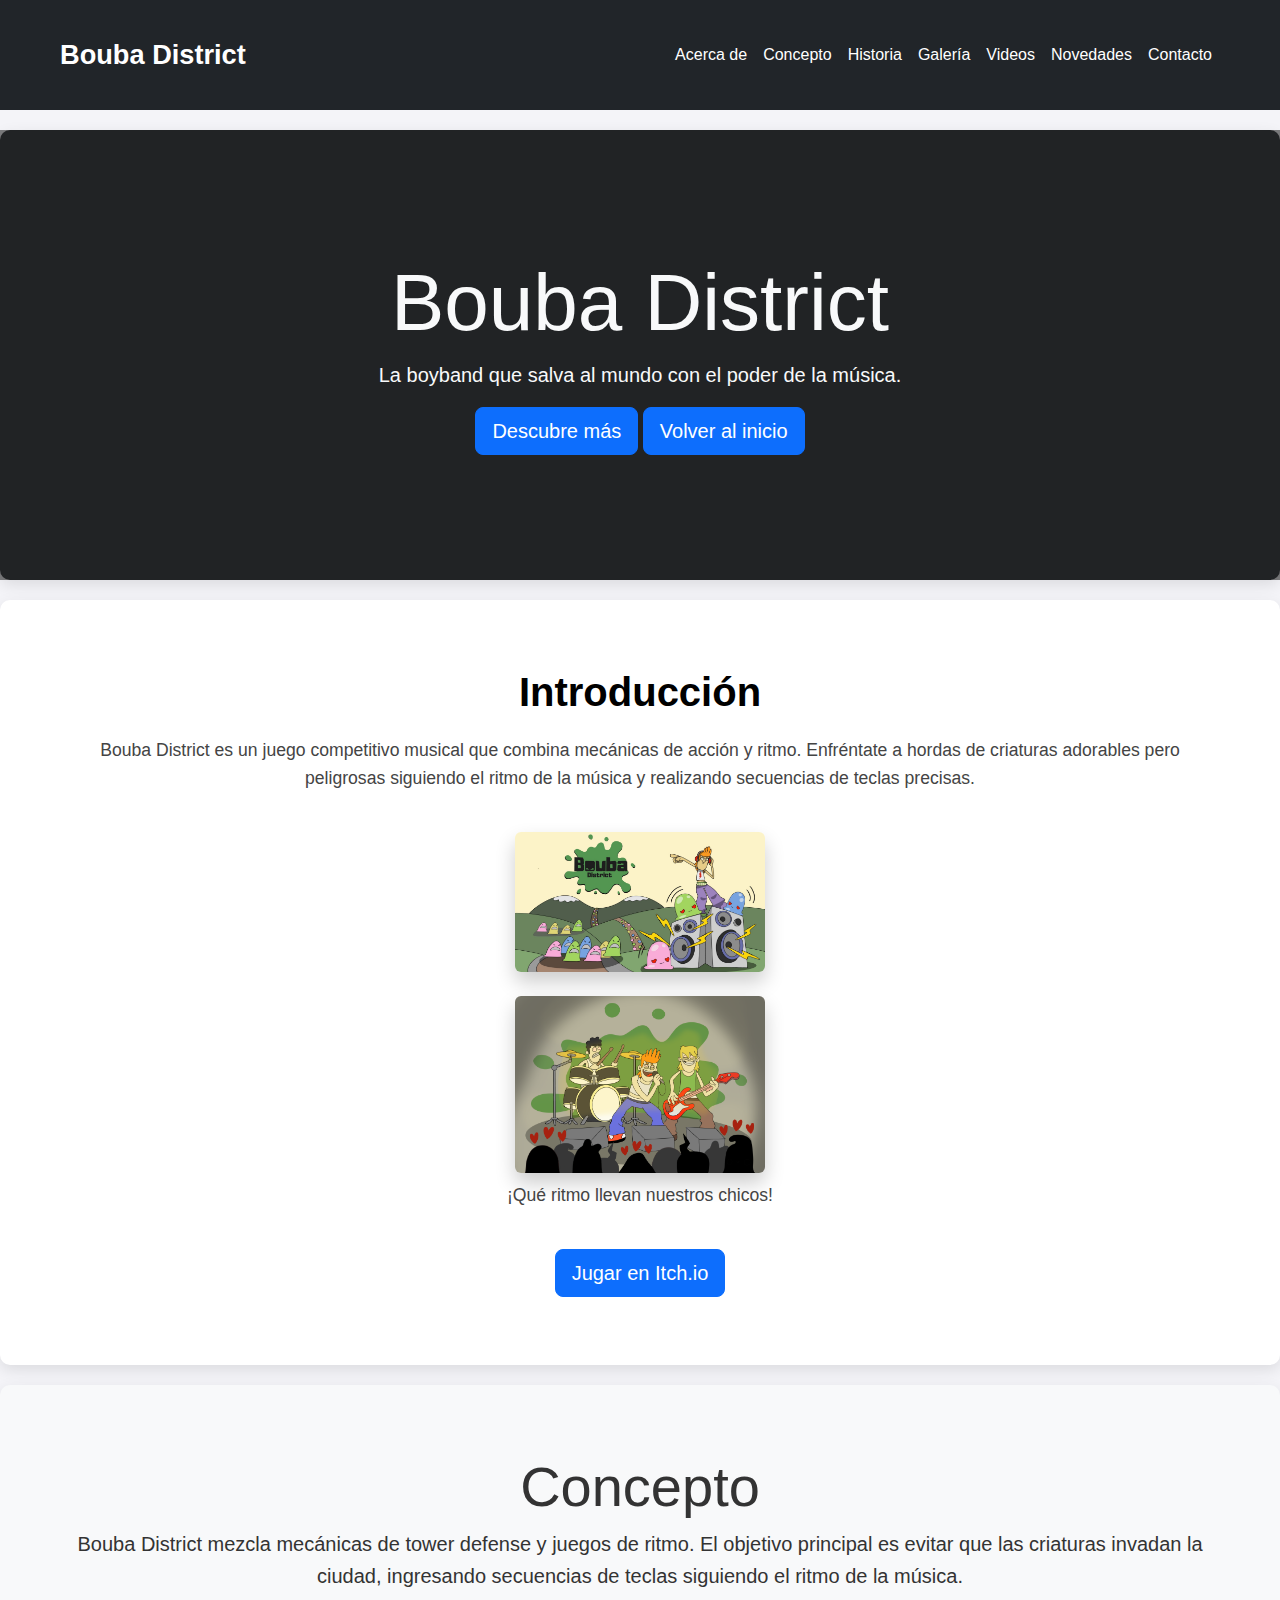
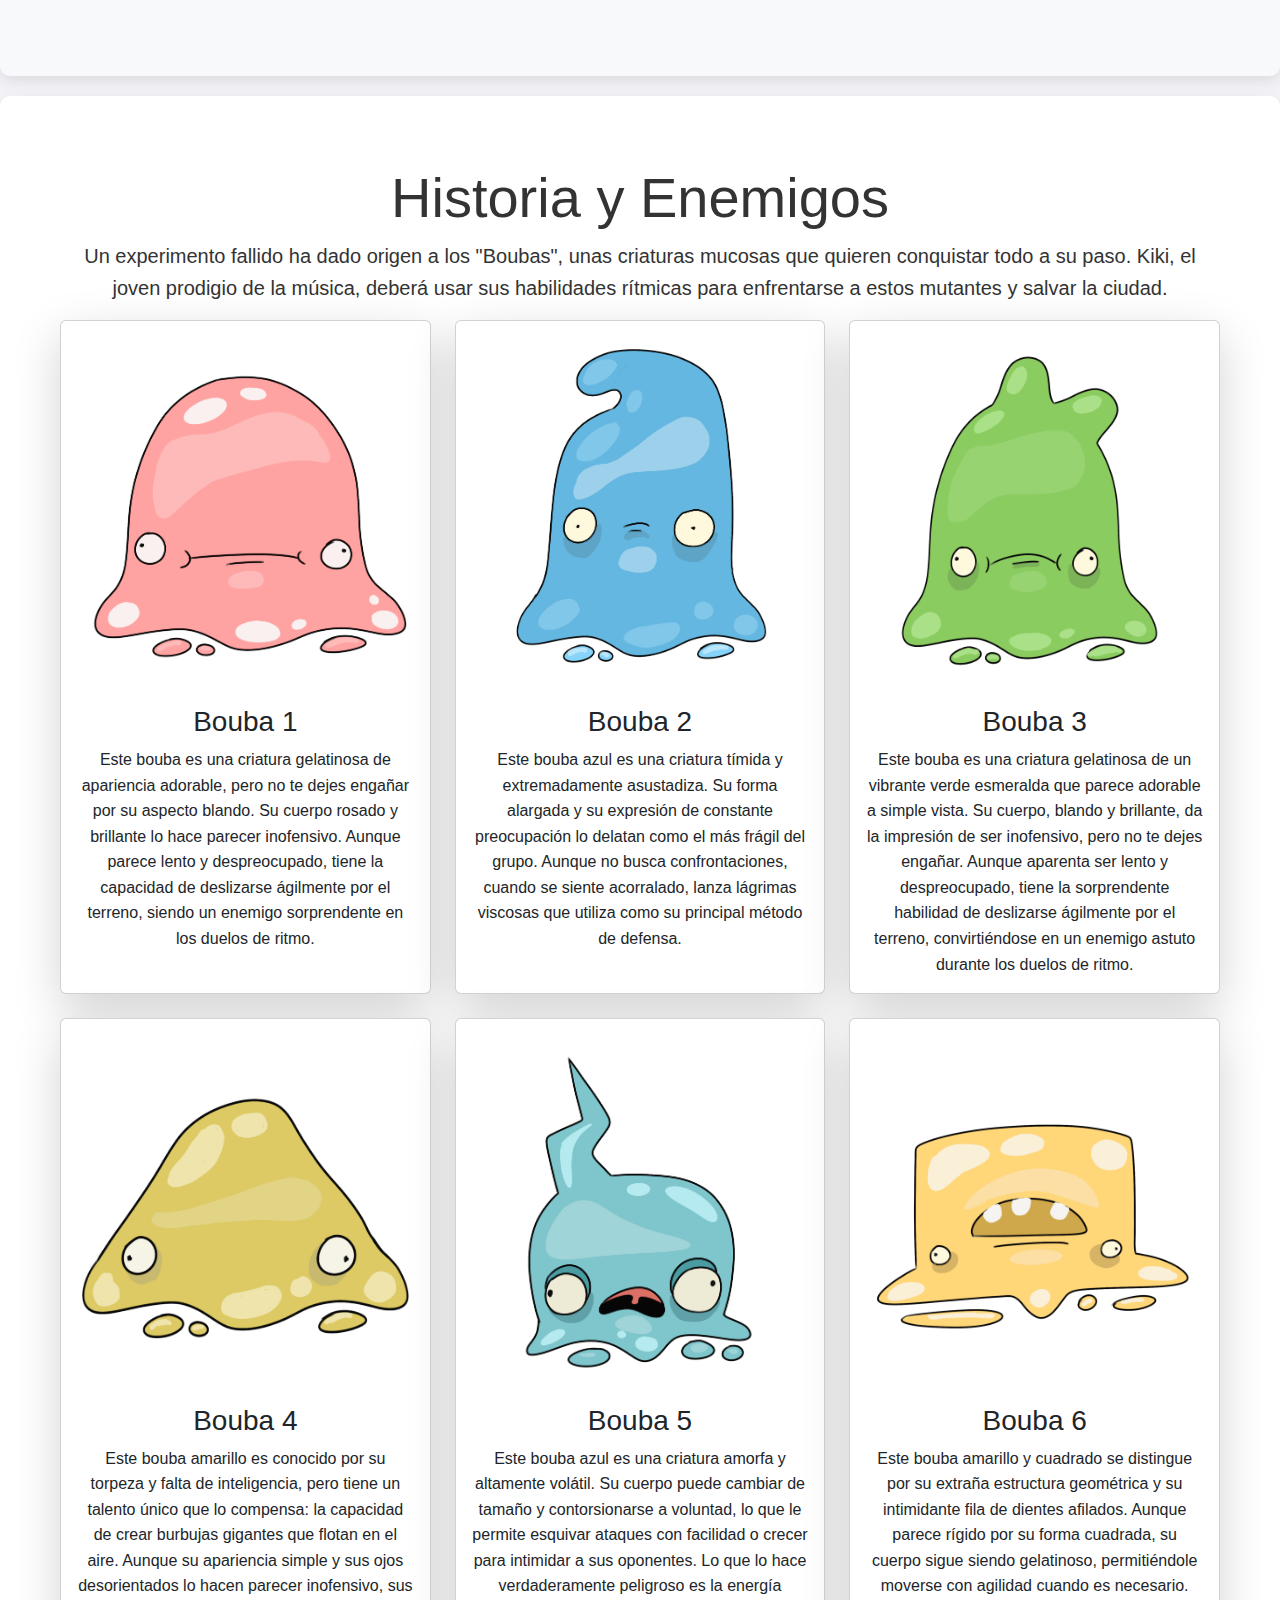
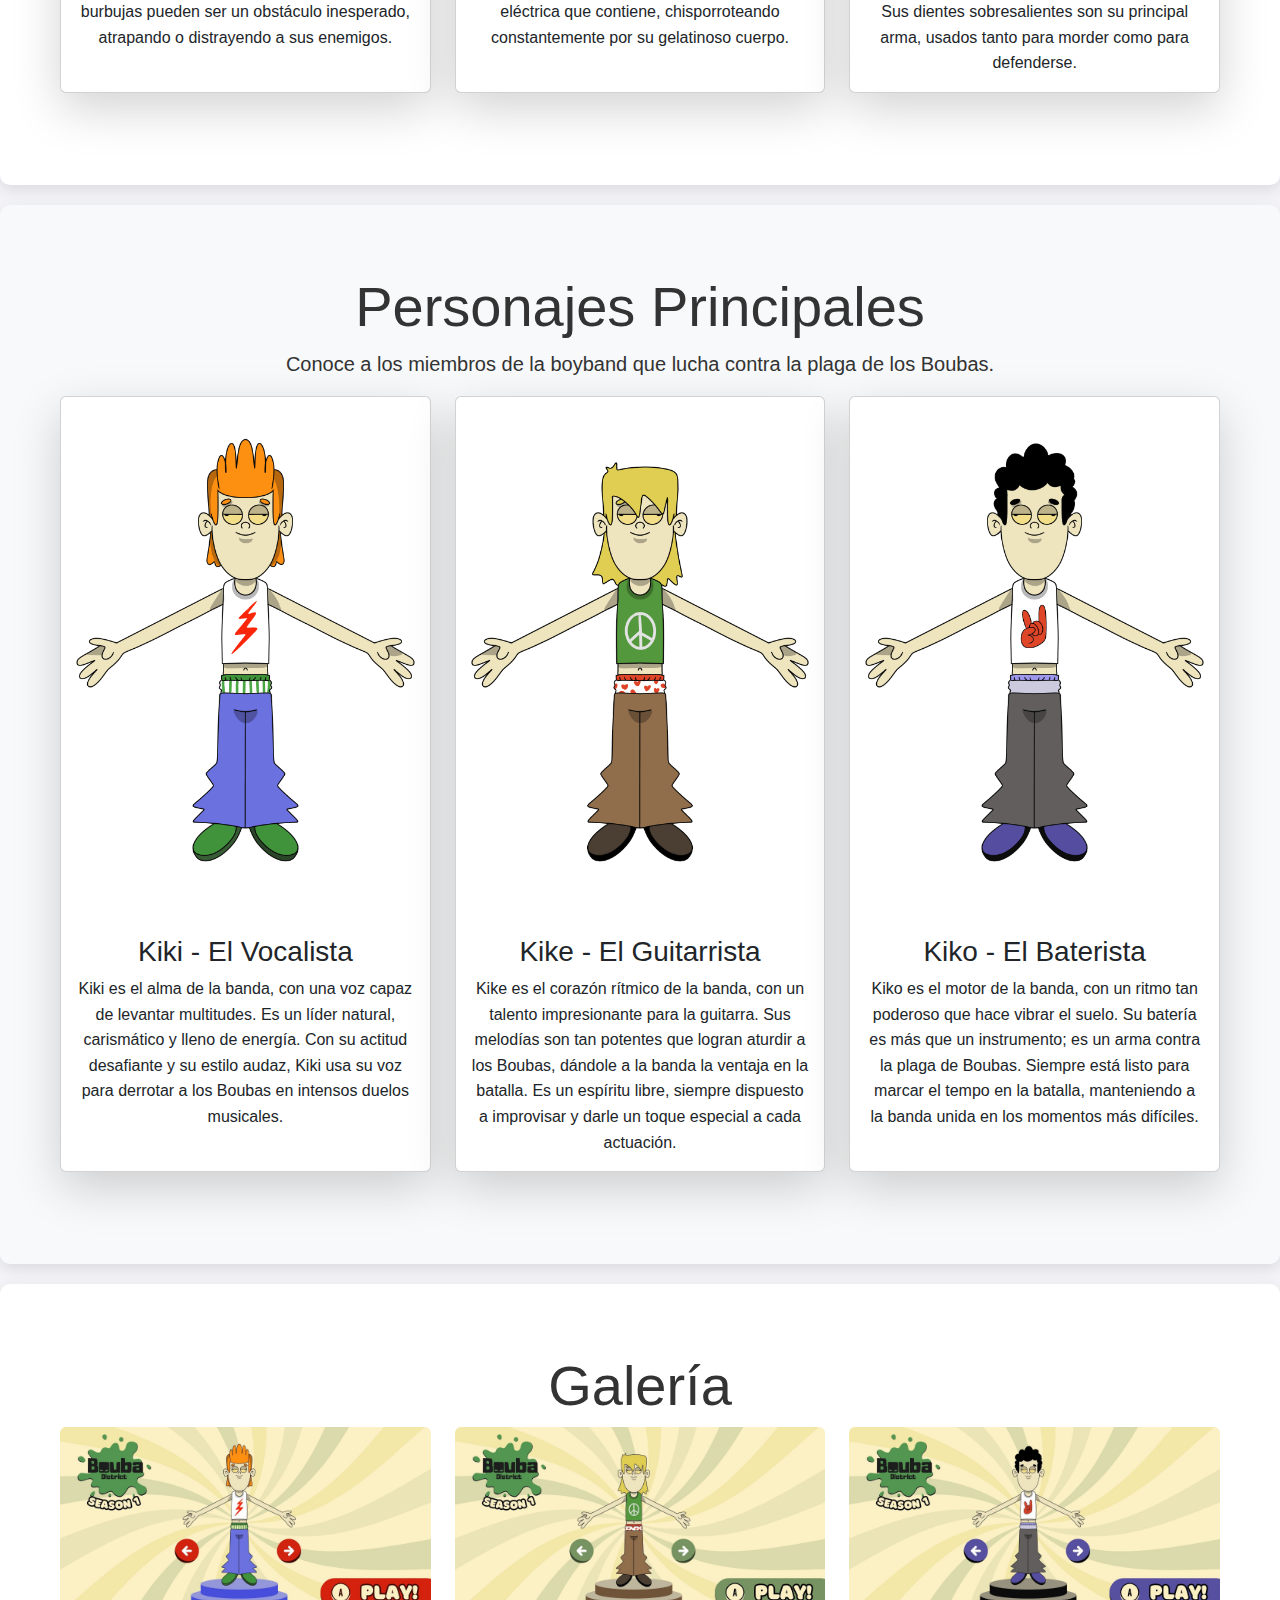
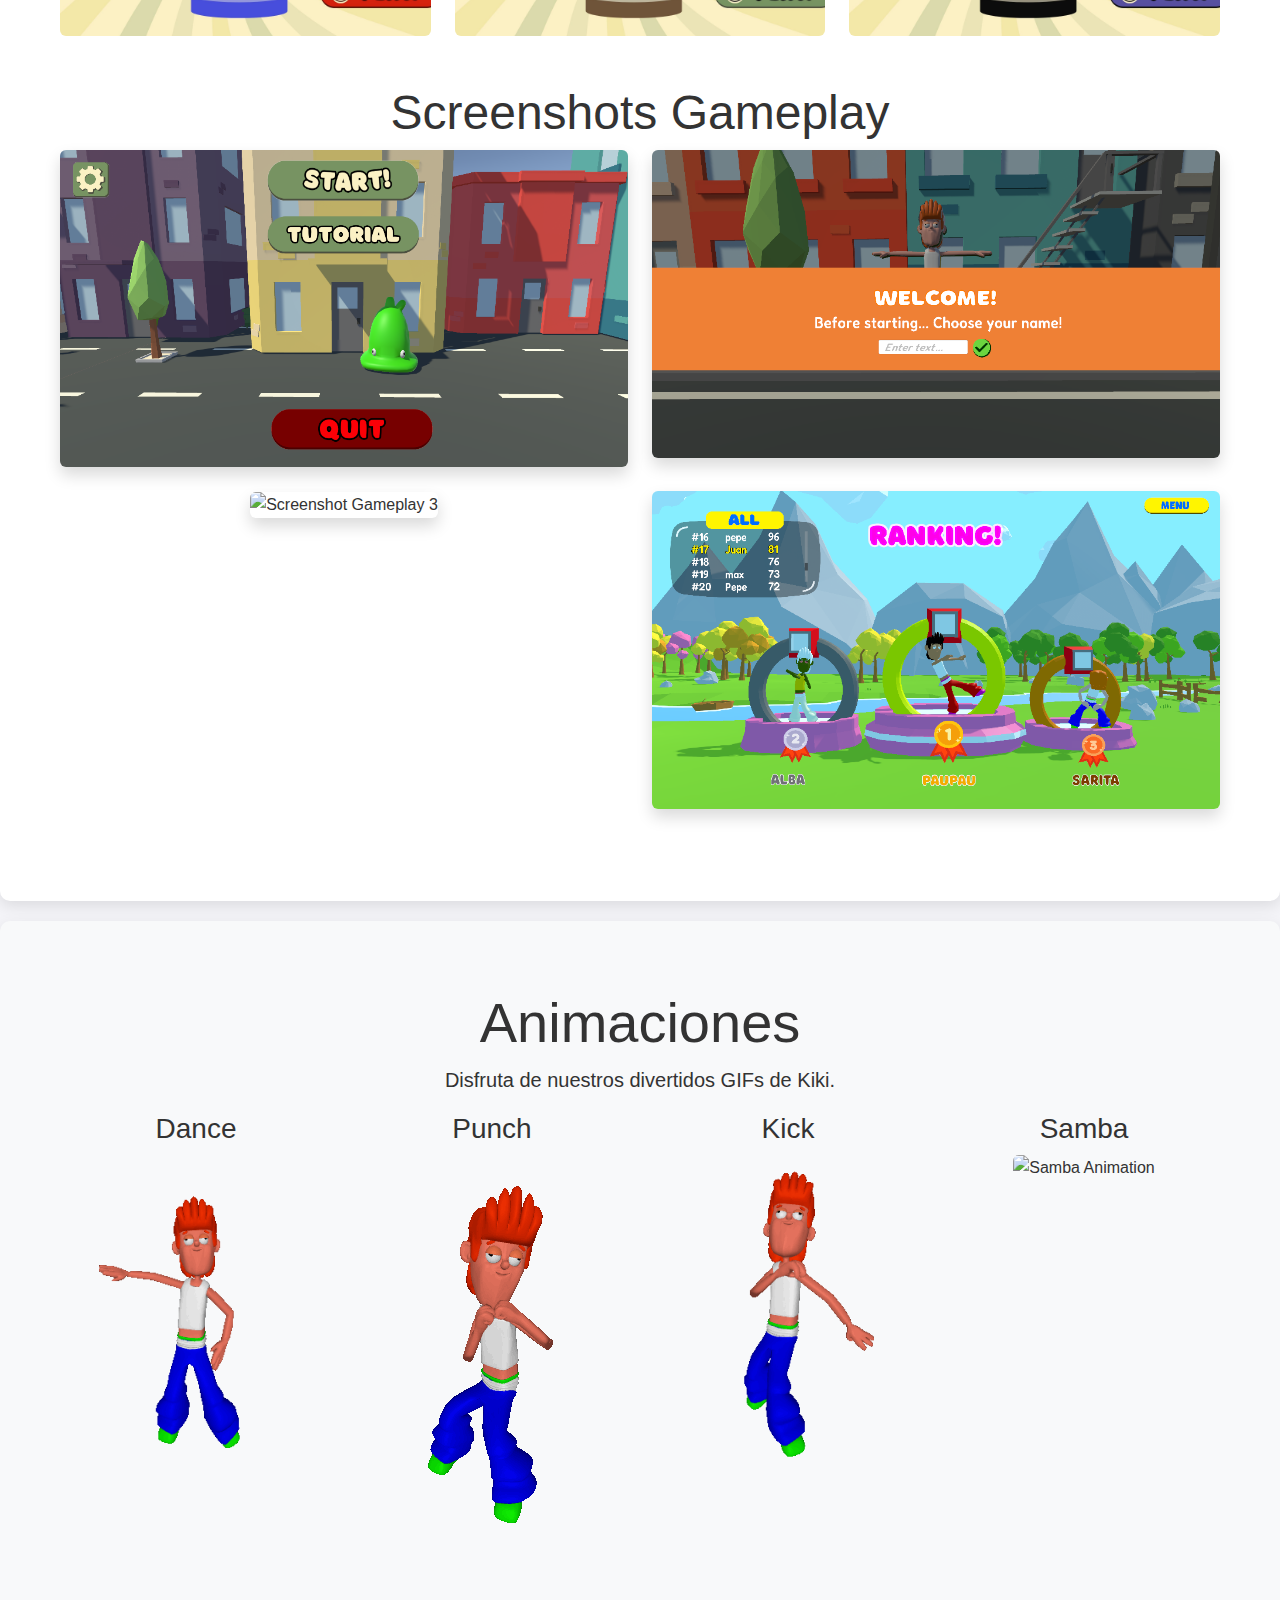
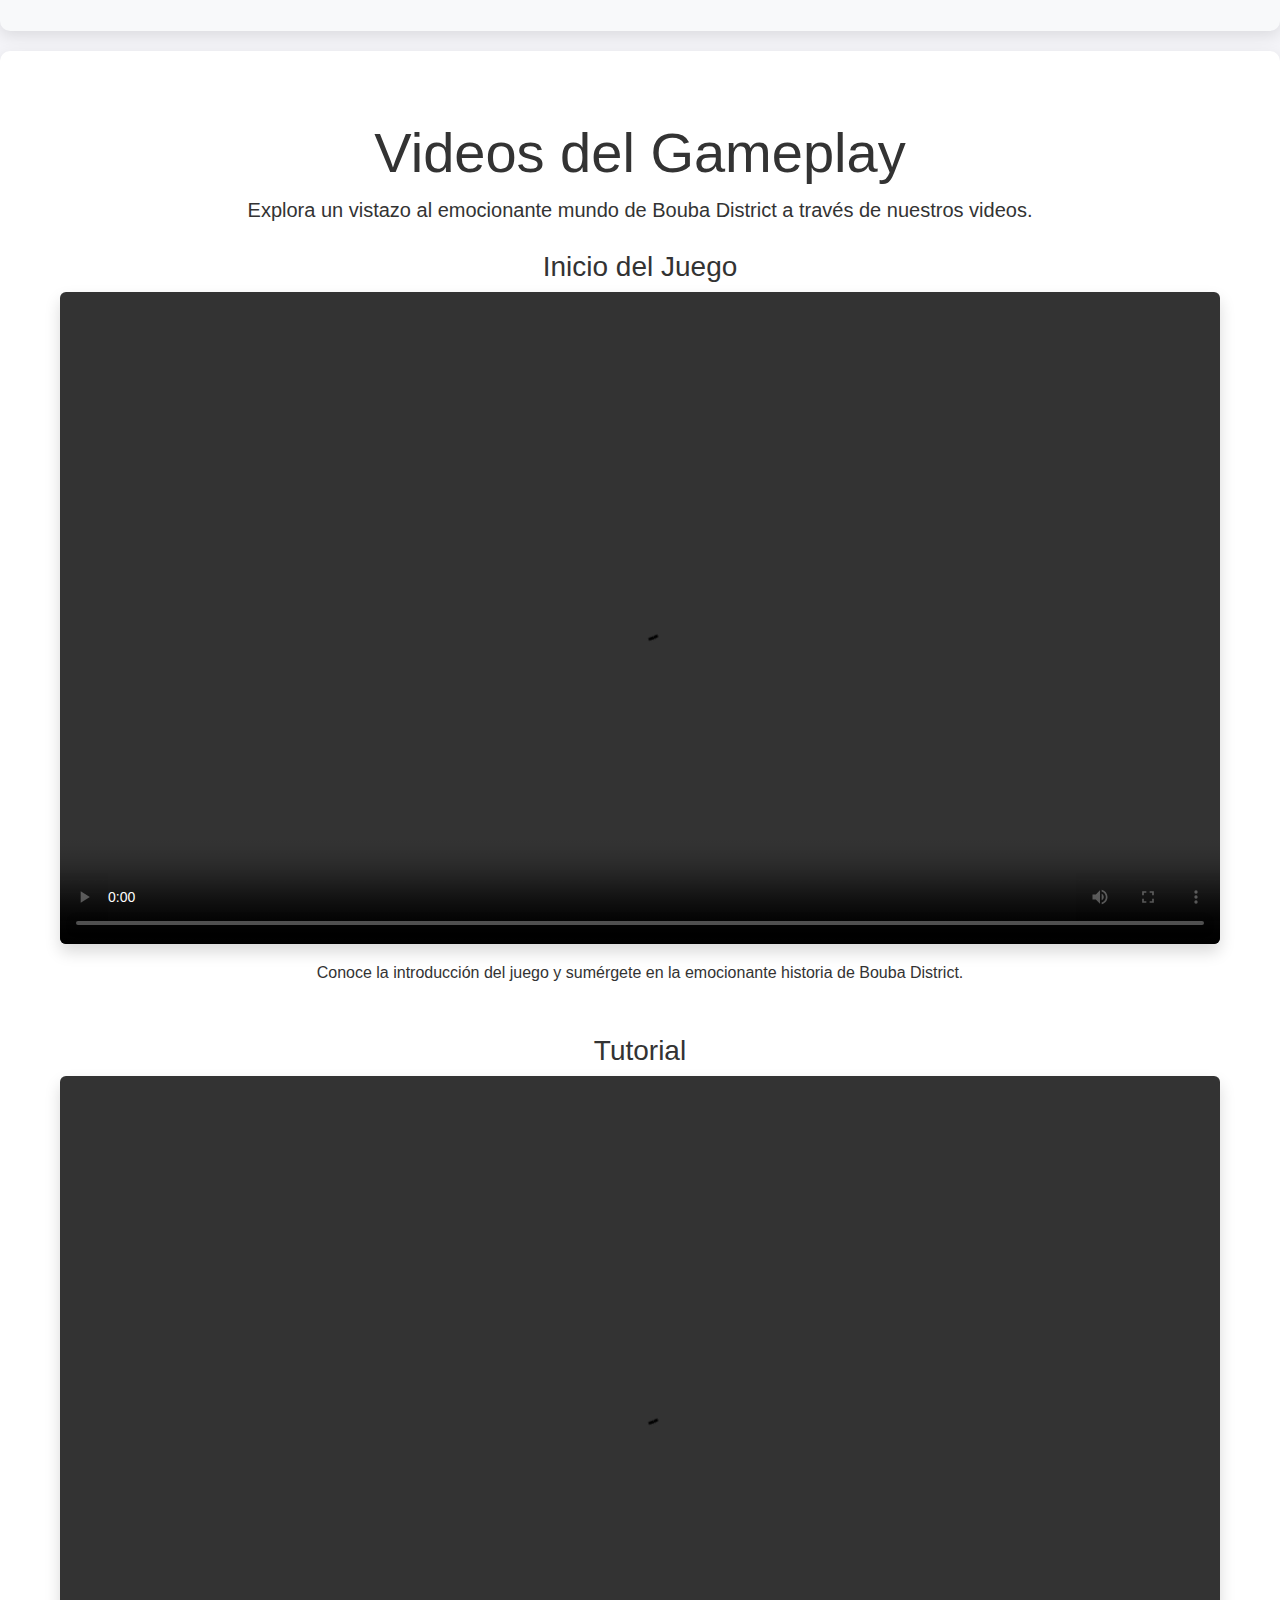
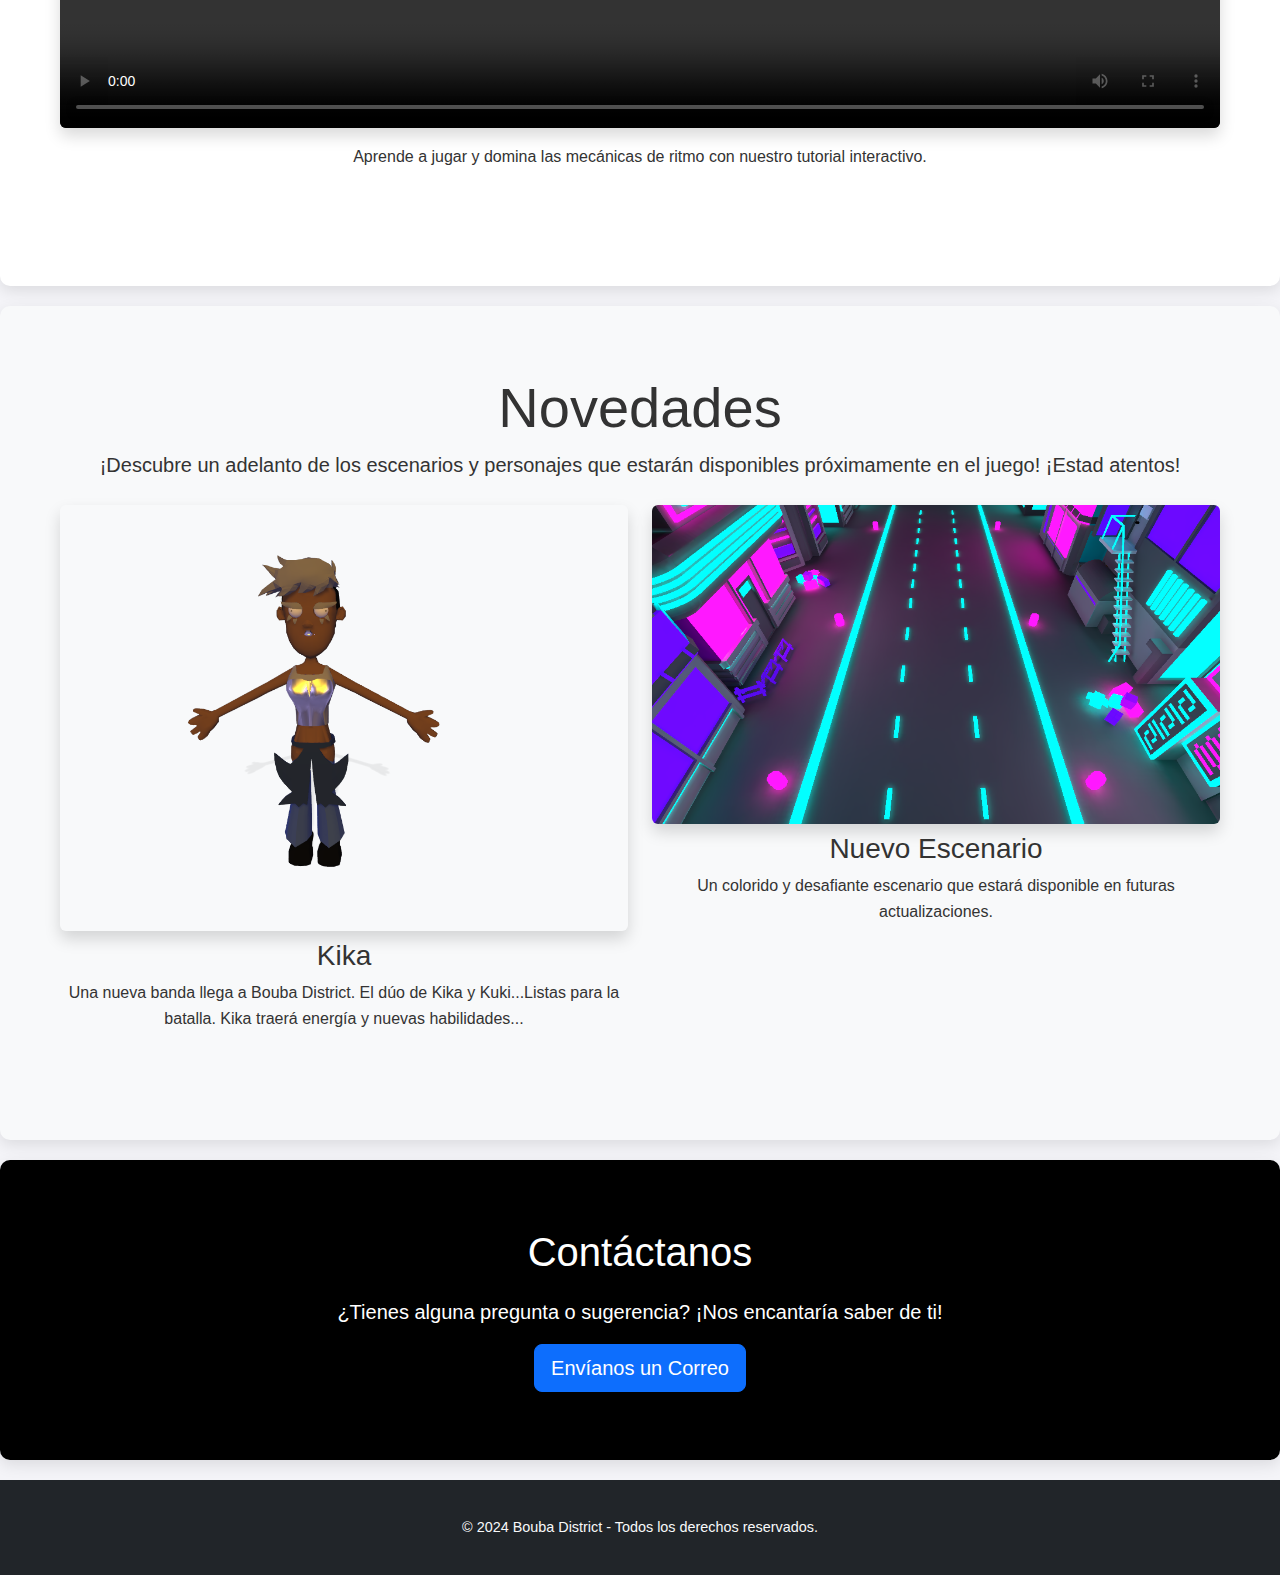
==== boubaDistrict.html @ f00b6225 "boubadistrict" ====
<!DOCTYPE html>
<html lang="es">
<head>
    <meta charset="UTF-8">
    <meta name="viewport" content="width=device-width, initial-scale=1.0">
    <title>Bouba District</title>
    <!-- Bootstrap CSS -->
    <link href="https://cdn.jsdelivr.net/npm/bootstrap@5.3.0-alpha1/dist/css/bootstrap.min.css" rel="stylesheet">
    <!-- Tu propio CSS -->
    <link rel="stylesheet" href="styles.css">

    <style>
        /* Estilos personalizados adicionales */
        .hero {
            position: relative;
            height: 50vh;
            background-color: #212529d7; 
            color: white;
        }

        .hero .overlay {
            position: absolute;
            top: 0;
            left: 0;
            width: 100%;
            height: 100%;
            background: rgba(0, 0, 0, 0.5); /* Filtro oscuro para resaltar el texto */
            z-index: 1;
        }

        .hero .hero-content {
            position: relative;
            z-index: 2;
        }
    </style>
</head>
<body>
    <!-- Navbar -->
    <nav class="navbar navbar-expand-lg navbar-dark bg-dark">
        <div class="container">
            <a class="navbar-brand" href="#">Bouba District</a>
            <button class="navbar-toggler" type="button" data-bs-toggle="collapse" data-bs-target="#navbarNav" aria-controls="navbarNav" aria-expanded="false" aria-label="Toggle navigation">
                <span class="navbar-toggler-icon"></span>
            </button>
            <div class="collapse navbar-collapse" id="navbarNav">
                <ul class="navbar-nav ms-auto">
                    <li class="nav-item">
                        <a class="nav-link active" href="#about">Acerca de</a>
                    </li>
                    <li class="nav-item">
                        <a class="nav-link" href="#concept">Concepto</a>
                    </li>
                    <li class="nav-item">
                        <a class="nav-link" href="#story">Historia</a>
                    </li>
                    <li class="nav-item">
                        <a class="nav-link" href="#gallery">Galería</a>
                    </li>
                    <li class="nav-item">
                        <a class="nav-link" href="#videos">Videos</a>
                    </li>
                    <li class="nav-item">
                        <a class="nav-link" href="#novedades">Novedades</a>
                    </li>
                    <li class="nav-item">
                        <a class="nav-link" href="#contact">Contacto</a>
                    </li>
                </ul>
            </div>
        </div>
    </nav>
    

    <!-- Hero Section -->
    <section class="hero text-center text-light d-flex align-items-center justify-content-center" id="hero">
        <div class="overlay"></div>
        <div class="hero-content">
            <h1 class="display-1">Bouba District</h1>
            <p class="lead">La boyband que salva al mundo con el poder de la música.</p>
            <a href="#about" class="btn btn-primary btn-lg">Descubre más</a>
            <a href="index.html" class="btn btn-primary btn-lg">Volver al inicio</a>
        </div>
    </section>

    <!-- About Section -->
    <section class="py-5" id="about">
        <div class="container text-center">
            <h2 class="display-4">Introducción</h2>
            <p class="lead">Bouba District es un juego competitivo musical que combina mecánicas de acción y ritmo. Enfréntate a hordas de criaturas adorables pero peligrosas siguiendo el ritmo de la música y realizando secuencias de teclas precisas.</p>
            <!-- Primera Carátula -->
            <img src="Assets/boubaDistrict/Caratula.jpg" class="img-fluid rounded mt-4" alt="Carátula del juego">
            <!-- Segunda Carátula -->
            <div class="mt-4">
                <img src="Assets/boubaDistrict/Caratula2.png" class="img-fluid rounded" alt="Carátula 2">
                <p class="mt-2 lead"><strong>¡Qué ritmo llevan nuestros chicos!</strong></p>
            </div>
            <!-- Botón de Itch.io -->
            <a href="https://syncstudios-games.itch.io/bouba-district" target="_blank" class="btn btn-primary btn-lg mt-4">Jugar en Itch.io</a>
        </div>
    </section>
    
    

    <!-- Concept Section -->
    <section class="py-5 bg-light" id="concept">
        <div class="container text-center">
            <h2 class="display-4">Concepto</h2>
            <p class="lead">Bouba District mezcla mecánicas de tower defense y juegos de ritmo. El objetivo principal es evitar que las criaturas invadan la ciudad, ingresando secuencias de teclas siguiendo el ritmo de la música.</p>
        </div>
    </section>

    <!-- Story and Enemies Section -->
    <section class="py-5" id="story">
        <div class="container text-center">
            <h2 class="display-4">Historia y Enemigos</h2>
            <p class="lead">Un experimento fallido ha dado origen a los "Boubas", unas criaturas mucosas que quieren conquistar todo a su paso. Kiki, el joven prodigio de la música, deberá usar sus habilidades rítmicas para enfrentarse a estos mutantes y salvar la ciudad.</p>

            <div class="row justify-content-center">
                <!-- Bouba 1 -->
                <div class="col-md-4 mb-4">
                    <div class="card h-100 shadow-lg">
                        <img src="Assets/boubaDistrict/Bouba1.png" class="card-img-top img-fluid" alt="Bouba 1">
                        <div class="card-body">
                            <h3 class="card-title">Bouba 1</h3>
                            <p class="card-text">Este bouba es una criatura gelatinosa de apariencia adorable, pero no te dejes engañar por su aspecto blando. Su cuerpo rosado y brillante lo hace parecer inofensivo. Aunque parece lento y despreocupado,  tiene la capacidad de deslizarse ágilmente por el terreno, siendo un enemigo sorprendente en los duelos de ritmo.</p>
                        </div>
                    </div>
                </div>
                <!-- Bouba 2 -->
                <div class="col-md-4 mb-4">
                    <div class="card h-100 shadow-lg">
                        <img src="Assets/boubaDistrict/Bouba2.png" class="card-img-top img-fluid" alt="Bouba 2">
                        <div class="card-body">
                            <h3 class="card-title">Bouba 2</h3>
                            <p class="card-text">Este bouba azul es una criatura tímida y extremadamente asustadiza. Su forma alargada y su expresión de constante preocupación lo delatan como el más frágil del grupo. Aunque no busca confrontaciones, cuando se siente acorralado, lanza lágrimas viscosas que utiliza como su principal método de defensa. </p>
                        </div>
                    </div>
                </div>
                <!-- Bouba 3 -->
                <div class="col-md-4 mb-4">
                    <div class="card h-100 shadow-lg">
                        <img src="Assets/boubaDistrict/Bouba3.png" class="card-img-top img-fluid" alt="Bouba 3">
                        <div class="card-body">
                            <h3 class="card-title">Bouba 3</h3>
                            <p class="card-text">Este bouba es una criatura gelatinosa de un vibrante verde esmeralda que parece adorable a simple vista. Su cuerpo, blando y brillante, da la impresión de ser inofensivo, pero no te dejes engañar. Aunque aparenta ser lento y despreocupado, tiene la sorprendente habilidad de deslizarse ágilmente por el terreno, convirtiéndose en un enemigo astuto durante los duelos de ritmo.</p>
                        </div>
                    </div>
                </div>
            </div>

            <div class="row justify-content-center">
                <!-- Bouba 4 -->
                <div class="col-md-4 mb-4">
                    <div class="card h-100 shadow-lg">
                        <img src="Assets/boubaDistrict/Bouba4.png" class="card-img-top img-fluid" alt="Bouba 4">
                        <div class="card-body">
                            <h3 class="card-title">Bouba 4</h3>
                            <p class="card-text">Este bouba amarillo es conocido por su torpeza y falta de inteligencia, pero tiene un talento único que lo compensa: la capacidad de crear burbujas gigantes que flotan en el aire. Aunque su apariencia simple y sus ojos desorientados lo hacen parecer inofensivo, sus burbujas pueden ser un obstáculo inesperado, atrapando o distrayendo a sus enemigos. </p>
                        </div>
                    </div>
                </div>
                <!-- Bouba 5 -->
                <div class="col-md-4 mb-4">
                    <div class="card h-100 shadow-lg">
                        <img src="Assets/boubaDistrict/Bouba5.png" class="card-img-top img-fluid" alt="Bouba 5">
                        <div class="card-body">
                            <h3 class="card-title">Bouba 5</h3>
                            <p class="card-text">Este bouba azul es una criatura amorfa y altamente volátil. Su cuerpo puede cambiar de tamaño y contorsionarse a voluntad, lo que le permite esquivar ataques con facilidad o crecer para intimidar a sus oponentes. Lo que lo hace verdaderamente peligroso es la energía eléctrica que contiene, chisporroteando constantemente por su gelatinoso cuerpo. </p>
                        </div>
                    </div>
                </div>
                <!-- Bouba 6 -->
                <div class="col-md-4 mb-4">
                    <div class="card h-100 shadow-lg">
                        <img src="Assets/boubaDistrict/Bouba6.png" class="card-img-top img-fluid" alt="Bouba 6">
                        <div class="card-body">
                            <h3 class="card-title">Bouba 6</h3>
                            <p class="card-text">Este bouba amarillo y cuadrado se distingue por su extraña estructura geométrica y su intimidante fila de dientes afilados. Aunque parece rígido por su forma cuadrada, su cuerpo sigue siendo gelatinoso, permitiéndole moverse con agilidad cuando es necesario. Sus dientes sobresalientes son su principal arma, usados tanto para morder como para defenderse. </p>
                        </div>
                    </div>
                </div>
            </div>
        </div>
    </section>

    <!-- Characters Section -->
    <section class="py-5 bg-light" id="characters">
        <div class="container text-center">
            <h2 class="display-4">Personajes Principales</h2>
            <p class="lead">Conoce a los miembros de la boyband que lucha contra la plaga de los Boubas.</p>
            <div class="row justify-content-center">
                <!-- Kiki Card -->
                <div class="col-md-4 mb-4">
                    <div class="card h-100 shadow-lg">
                        <img src="Assets/boubaDistrict/kiki.png" class="card-img-top img-fluid" alt="Kiki">
                        <div class="card-body">
                            <h3 class="card-title">Kiki - El Vocalista</h3>
                            <p class="card-text">Kiki es el alma de la banda, con una voz capaz de levantar multitudes. Es un líder natural, carismático y lleno de energía. Con su actitud desafiante y su estilo audaz, Kiki usa su voz para derrotar a los Boubas en intensos duelos musicales.</p>
                        </div>
                    </div>
                </div>
                <!-- Kike Card -->
                <div class="col-md-4 mb-4">
                    <div class="card h-100 shadow-lg">
                        <img src="Assets/boubaDistrict/kike.png" class="card-img-top img-fluid" alt="Kike">
                        <div class="card-body">
                            <h3 class="card-title">Kike - El Guitarrista</h3>
                            <p class="card-text">Kike es el corazón rítmico de la banda, con un talento impresionante para la guitarra. Sus melodías son tan potentes que logran aturdir a los Boubas, dándole a la banda la ventaja en la batalla. Es un espíritu libre, siempre dispuesto a improvisar y darle un toque especial a cada actuación.</p>
                        </div>
                    </div>
                </div>
                <!-- Kiko Card -->
                <div class="col-md-4 mb-4">
                    <div class="card h-100 shadow-lg">
                        <img src="Assets/boubaDistrict/kiko.png" class="card-img-top img-fluid" alt="Kiko">
                        <div class="card-body">
                            <h3 class="card-title">Kiko - El Baterista</h3>
                            <p class="card-text">Kiko es el motor de la banda, con un ritmo tan poderoso que hace vibrar el suelo. Su batería es más que un instrumento; es un arma contra la plaga de Boubas. Siempre está listo para marcar el tempo en la batalla, manteniendo a la banda unida en los momentos más difíciles.</p>
                        </div>
                    </div>
                </div>
            </div>
        </div>
    </section>



   <!-- Gallery Section -->
    <section class="py-5" id="gallery">
        <div class="container text-center">
            <h2 class="display-4">Galería</h2>
            <div class="row">
                <div class="col-md-4">
                    <img src="Assets/boubaDistrict/captura1.jpg" class="img-fluid rounded" alt="Captura 1">
                </div>
                <div class="col-md-4">
                    <img src="Assets/boubaDistrict/captura2.jpg" class="img-fluid rounded" alt="Captura 2">
                </div>
                <div class="col-md-4">
                    <img src="Assets/boubaDistrict/captura3.jpg" class="img-fluid rounded" alt="Captura 3">
                </div>
            </div>

            <!-- Screenshots Gameplay -->
            <div class="mt-5">
                <h3 class="display-5">Screenshots Gameplay</h3>
                <div class="row">
                    <!-- Primera fila -->
                    <div class="col-md-6 mb-4">
                        <img src="Assets/boubaDistrict/1.png" class="img-fluid rounded shadow" alt="Screenshot Gameplay 1">
                    </div>
                    <div class="col-md-6 mb-4">
                        <img src="Assets/boubaDistrict/2.png" class="img-fluid rounded shadow" alt="Screenshot Gameplay 2">
                    </div>
                    <!-- Segunda fila -->
                    <div class="col-md-6 mb-4">
                        <img src="assets/boubaDistrict/3.png" class="img-fluid rounded shadow" alt="Screenshot Gameplay 3">
                    </div>
                    <div class="col-md-6 mb-4">
                        <img src="Assets/boubaDistrict/4.png" class="img-fluid rounded shadow" alt="Screenshot Gameplay 4">
                    </div>
                </div>
            </div>
            
        </div>
    </section>

    <!-- Animations Section -->
    <section class="py-5 bg-light" id="animations">
        <div class="container text-center">
            <h2 class="display-4">Animaciones</h2>
            <p class="lead">Disfruta de nuestros divertidos GIFs de Kiki.</p>
            <div class="row justify-content-center">
                <!-- Dance GIF -->
                <div class="col-md-3 mb-4">
                    <h3>Dance</h3>
                    <img src="Assets/boubaDistrict/dance.gif" class="img-fluid rounded" alt="Dance Animation">
                </div>
                <!-- Punch GIF -->
                <div class="col-md-3 mb-4">
                    <h3>Punch</h3>
                    <img src="Assets/boubaDistrict/punch.gif" class="img-fluid rounded" alt="Punch Animation">
                </div>
                <!-- Kick GIF -->
                <div class="col-md-3 mb-4">
                    <h3>Kick</h3>
                    <img src="Assets/boubaDistrict/kick.gif" class="img-fluid rounded" alt="Kick Animation">
                </div>
                <!-- Samba GIF -->
                <div class="col-md-3 mb-4">
                    <h3>Samba</h3>
                    <img src="Assets/boubaDistrict/samba.gif" class="img-fluid rounded" alt="Samba Animation">
                </div>
            </div>
        </div>
    </section>

    <!-- Gameplay Videos Section -->
    <section class="py-5" id="videos">
        <div class="container text-center">
            <h2 class="display-4">Videos del Gameplay</h2>
            <p class="lead">Explora un vistazo al emocionante mundo de Bouba District a través de nuestros videos.</p>
            <div class="mt-4">
                <!-- Video: Inicio -->
                <div class="mb-5">
                    <h3>Inicio del Juego</h3>
                    <div class="ratio ratio-16x9">
                        <video controls class="rounded shadow">
                            <source src="Assets/boubaDistrict/Inicio.mp4" type="video/mp4">
                            Tu navegador no soporta el elemento de video.
                        </video>
                    </div>
                    <p class="mt-3">Conoce la introducción del juego y sumérgete en la emocionante historia de Bouba District.</p>
                </div>
                <!-- Video: Tutorial -->
                <div class="mb-5">
                    <h3>Tutorial</h3>
                    <div class="ratio ratio-16x9">
                        <video controls class="rounded shadow">
                            <source src="Assets/boubaDistrict/Tutorial.mp4" type="video/mp4">
                            Tu navegador no soporta el elemento de video.
                        </video>
                    </div>
                    <p class="mt-3">Aprende a jugar y domina las mecánicas de ritmo con nuestro tutorial interactivo.</p>
                </div>
            </div>
        </div>
    </section>

    <!-- Novedades Section -->
    <section class="py-5 bg-light" id="novedades">
        <div class="container text-center">
            <h2 class="display-4">Novedades</h2>
            <p class="lead">¡Descubre un adelanto de los escenarios y personajes que estarán disponibles próximamente en el juego! <strong>¡Estad atentos!</strong></p>
            <div class="row text-center mt-4">
                <!-- Personaje: Kika -->
                <div class="col-md-6 mb-4">
                    <img src="Assets/boubaDistrict/Kika.png" class="img-fluid rounded shadow" alt="Personaje Kika">
                    <h3 class="mt-2">Kika</h3>
                    <p>Una nueva banda llega a Bouba District. El dúo de Kika y Kuki...Listas para la batalla. Kika traerá energía y nuevas habilidades...</p>
                </div>
                <!-- Nuevo Escenario -->
                <div class="col-md-6 mb-4">
                    <img src="Assets/boubaDistrict/nuevoEscenario.png" class="img-fluid rounded shadow" alt="Nuevo Escenario">
                    <h3 class="mt-2">Nuevo Escenario</h3>
                    <p>Un colorido y desafiante escenario que estará disponible en futuras actualizaciones.</p>
                </div>
            </div>
        </div>
    </section>

    <!-- Contact Section -->
    <section class="py-5" id="contact">
        <div class="container text-center">
            <h2 class="display-4">Contáctanos</h2>
            <p class="lead">¿Tienes alguna pregunta o sugerencia? ¡Nos encantaría saber de ti!</p>
            <a href="mailto:syncstudiosgames@gmail.com" class="btn btn-primary btn-lg">Envíanos un Correo</a>
        </div>
    </section>

    <!-- Footer -->
    <footer class="bg-dark text-light py-3 text-center">
        <div class="container">
            <p class="mb-0">© 2024 Bouba District - Todos los derechos reservados.</p>
        </div>
    </footer>

    <!-- Bootstrap JS -->
    <script src="https://cdn.jsdelivr.net/npm/bootstrap@5.3.0-alpha1/dist/js/bootstrap.bundle.min.js"></script>
</body>
</html>
---- styles.css ----
/* Reset básico */
* {
    margin: 0;
    padding: 0;
    box-sizing: border-box;
}

body {
    font-family: 'Helvetica Neue', Arial, sans-serif;
    background-color: #f4f4f8; /* Fondo claro y moderno */
    color: #333;
    overflow-x: hidden;
    line-height: 1.6;
    scroll-behavior: smooth;
}

/* Contenedor principal */
.container {
    width: 100%;
    max-width: 1200px;
    margin: 0 auto;
    padding: 20px;
}

/* Navbar */
.custom-navbar {
    background-color: #000; /* Negro atractivo */
    transition: background-color 0.3s ease, box-shadow 0.3s ease;
}

.custom-navbar:hover {
    background-color: #333;
    box-shadow: 0 5px 15px rgba(0, 0, 0, 0.5);
}

.navbar-brand {
    font-size: 1.7rem;
    font-weight: bold;
    color: #fff !important;
}

.nav-link {
    color: #fff !important;
    transition: color 0.3s ease, transform 0.3s ease;
}

.nav-link:hover {
    color: #ddd !important;
    transform: translateY(-3px);
}

/* Header */
header {
    height: 100vh;
    display: flex;
    flex-direction: column;
    justify-content: center;
    align-items: center;
    text-align: center;
    background-color: #000; /* Color principal negro */
    color: #fff;
    position: relative;
}

header h1 {
    font-size: 4rem;
    font-weight: bold;
    text-transform: uppercase;
    letter-spacing: 3px;
    margin-bottom: 10px;
}

header p {
    font-size: 1.2rem;
    font-weight: 300;
    margin-top: 10px;
    color: #ccc;
}

/* Animaciones de los assets */
.asset {
    position: absolute;
    width: 100px;
    height: auto;
    animation: floatAnimation 10s infinite ease-in-out;
}

.asset-1 {
    top: 10%;
    left: 5%;
    animation-delay: 0s;
}

.asset-2 {
    top: 20%;
    right: 10%;
    animation-delay: 2s;
}

.asset-3 {
    bottom: 10%;
    left: 30%;
    animation-delay: 4s;
}

.asset-4 {
    bottom: 20%;
    right: 15%;
    animation-delay: 6s;
}

.asset-5 {
    top: 50%;
    left: 50%;
    transform: translate(-50%, -50%);
    animation-delay: 8s;
}

@keyframes floatAnimation {
    0% {
        transform: translateY(0px) rotate(0deg);
    }
    50% {
        transform: translateY(-20px) rotate(5deg);
    }
    100% {
        transform: translateY(0px) rotate(0deg);
    }
}

/* Sección genérica */
section {
    padding: 100px 20px;
    background-color: #fff;
    margin: 20px auto;
    border-radius: 10px;
    box-shadow: 0 5px 15px rgba(0, 0, 0, 0.1);
}

/* Sobre mí */
#about {
    display: flex;
    flex-wrap: wrap;
    align-items: center;
    gap: 30px;
    text-align: center;
}

#about img {
    max-width: 250px;
    width: 100%;
    border-radius: 50%;
    box-shadow: 0 10px 20px rgba(0, 0, 0, 0.2);
}

#about h2 {
    font-size: 2.5rem;
    color: #000;
    font-weight: bold;
    margin-bottom: 20px;
}

#about p {
    font-size: 1.1rem;
    color: #444;
}

/* Proyectos */
#projects {
    text-align: center;
    background-color: #f4f4f8;
}

#projects h2 {
    font-size: 2.5rem;
    color: #000;
    margin-bottom: 30px;
}

#projects .card {
    border: none;
    border-radius: 10px;
    box-shadow: 0 5px 10px rgba(0, 0, 0, 0.1);
    transition: transform 0.3s ease, box-shadow 0.3s ease;
    margin-bottom: 30px;
}

#projects .card:hover {
    transform: translateY(-5px);
    box-shadow: 0 10px 20px rgba(0, 0, 0, 0.2);
}

#projects .card-img-top {
    height: 200px;
    object-fit: cover;
}

/* Contacto */
#contact {
    background-color: #000;
    color: #fff;
    text-align: center;
    padding: 50px 20px;
    border-radius: 10px;
}

#contact h2 {
    font-size: 2.5rem;
    margin-bottom: 20px;
}

#contact form input,
#contact form textarea {
    width: 100%;
    padding: 10px;
    margin-bottom: 10px;
    border: 1px solid #ddd;
    border-radius: 5px;
    background-color: #fff;
    color: #333;
}

#contact button {
    background-color: #333;
    color: #fff;
    border: none;
    padding: 10px 20px;
    border-radius: 5px;
    cursor: pointer;
    transition: background-color 0.3s ease;
}

#contact button:hover {
    background-color: #444;
    color: #fff;
}

/* Footer */
footer {
    text-align: center;
    background-color: #000;
    color: #fff;
    padding: 20px;
    font-size: 0.9rem;
}
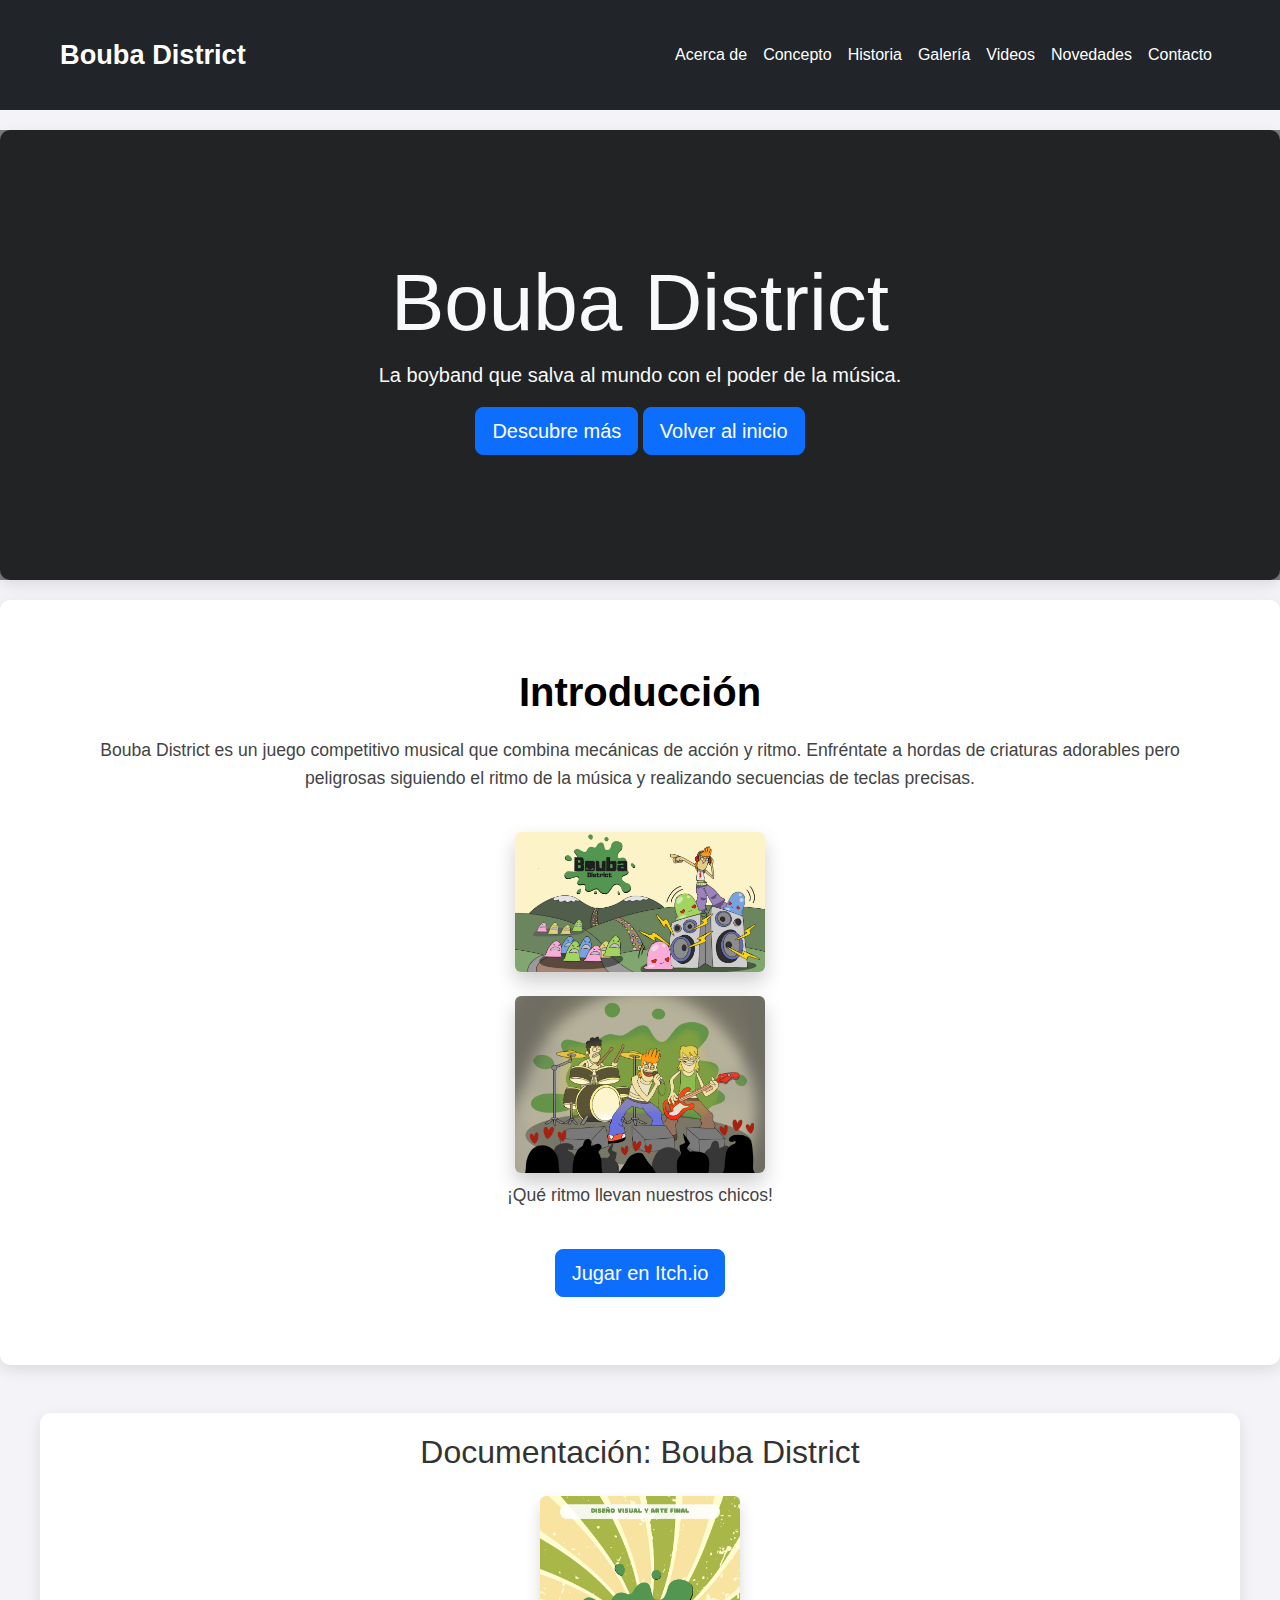
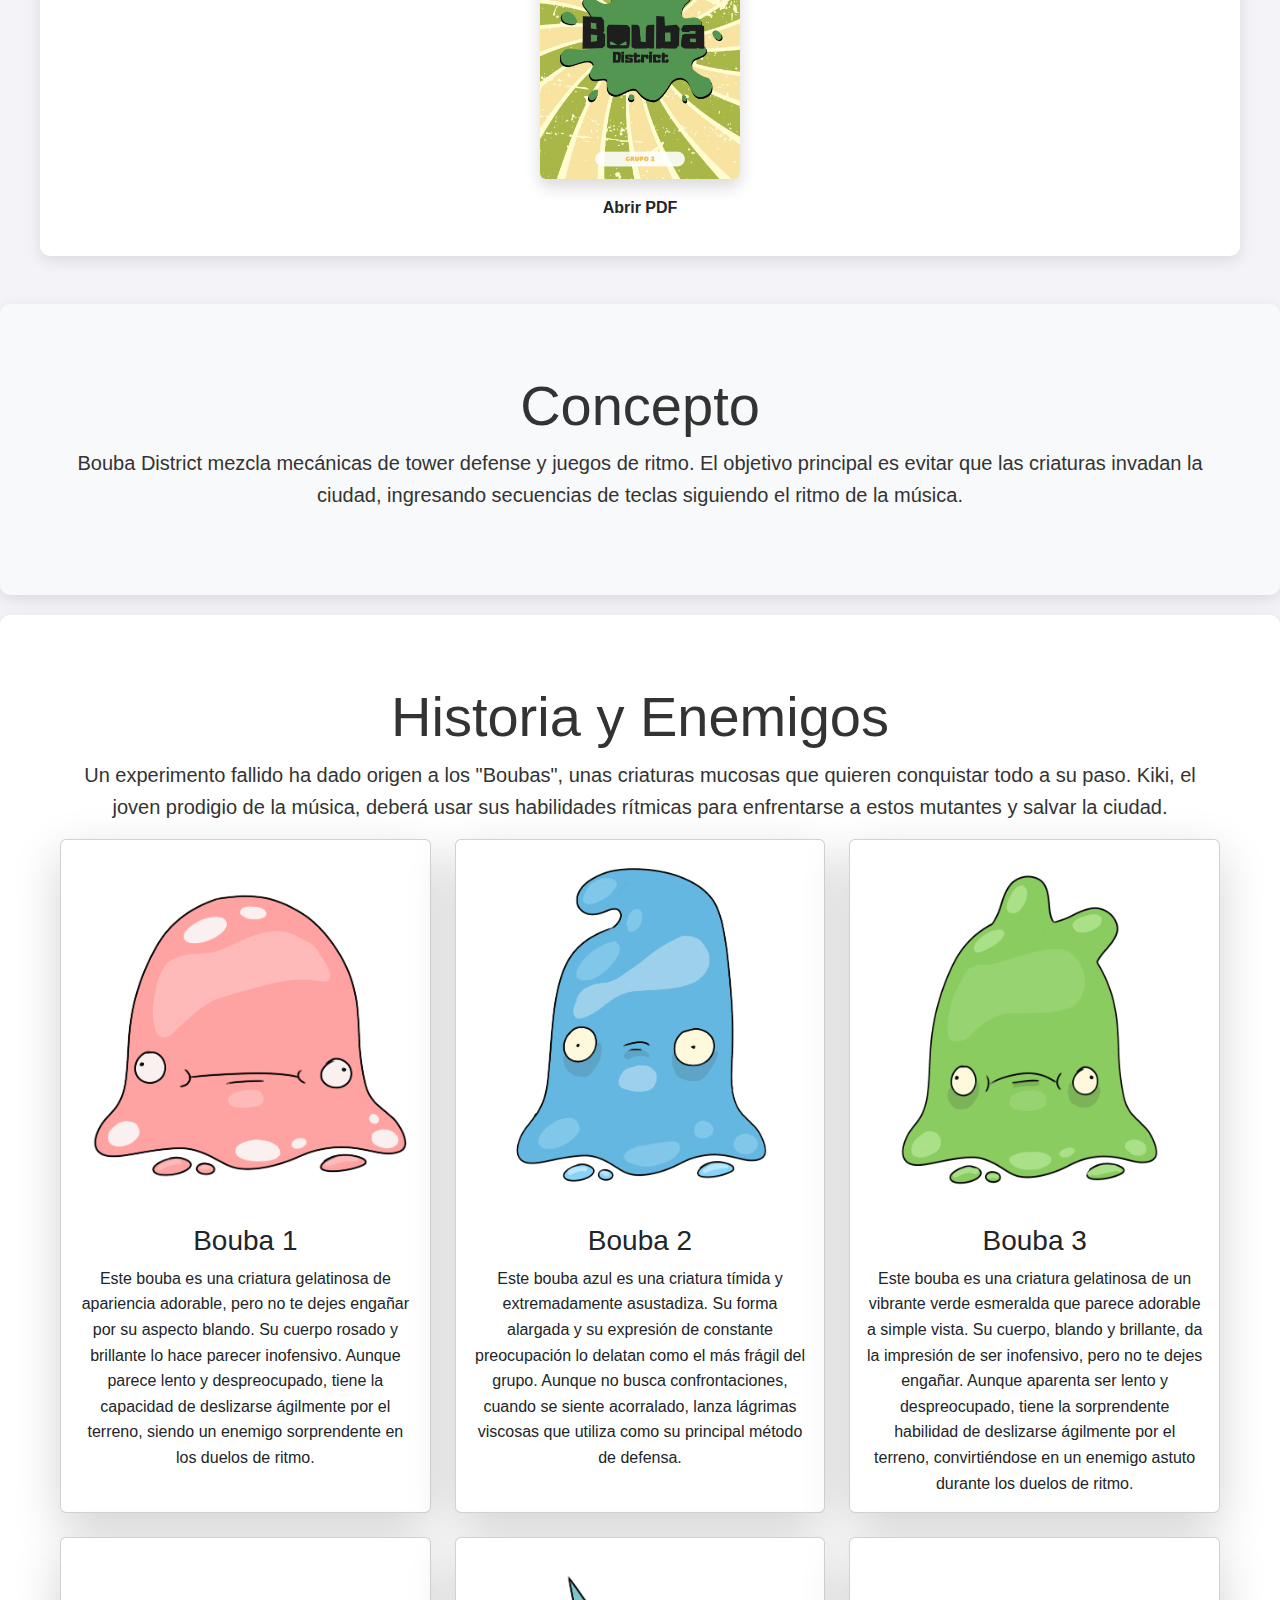
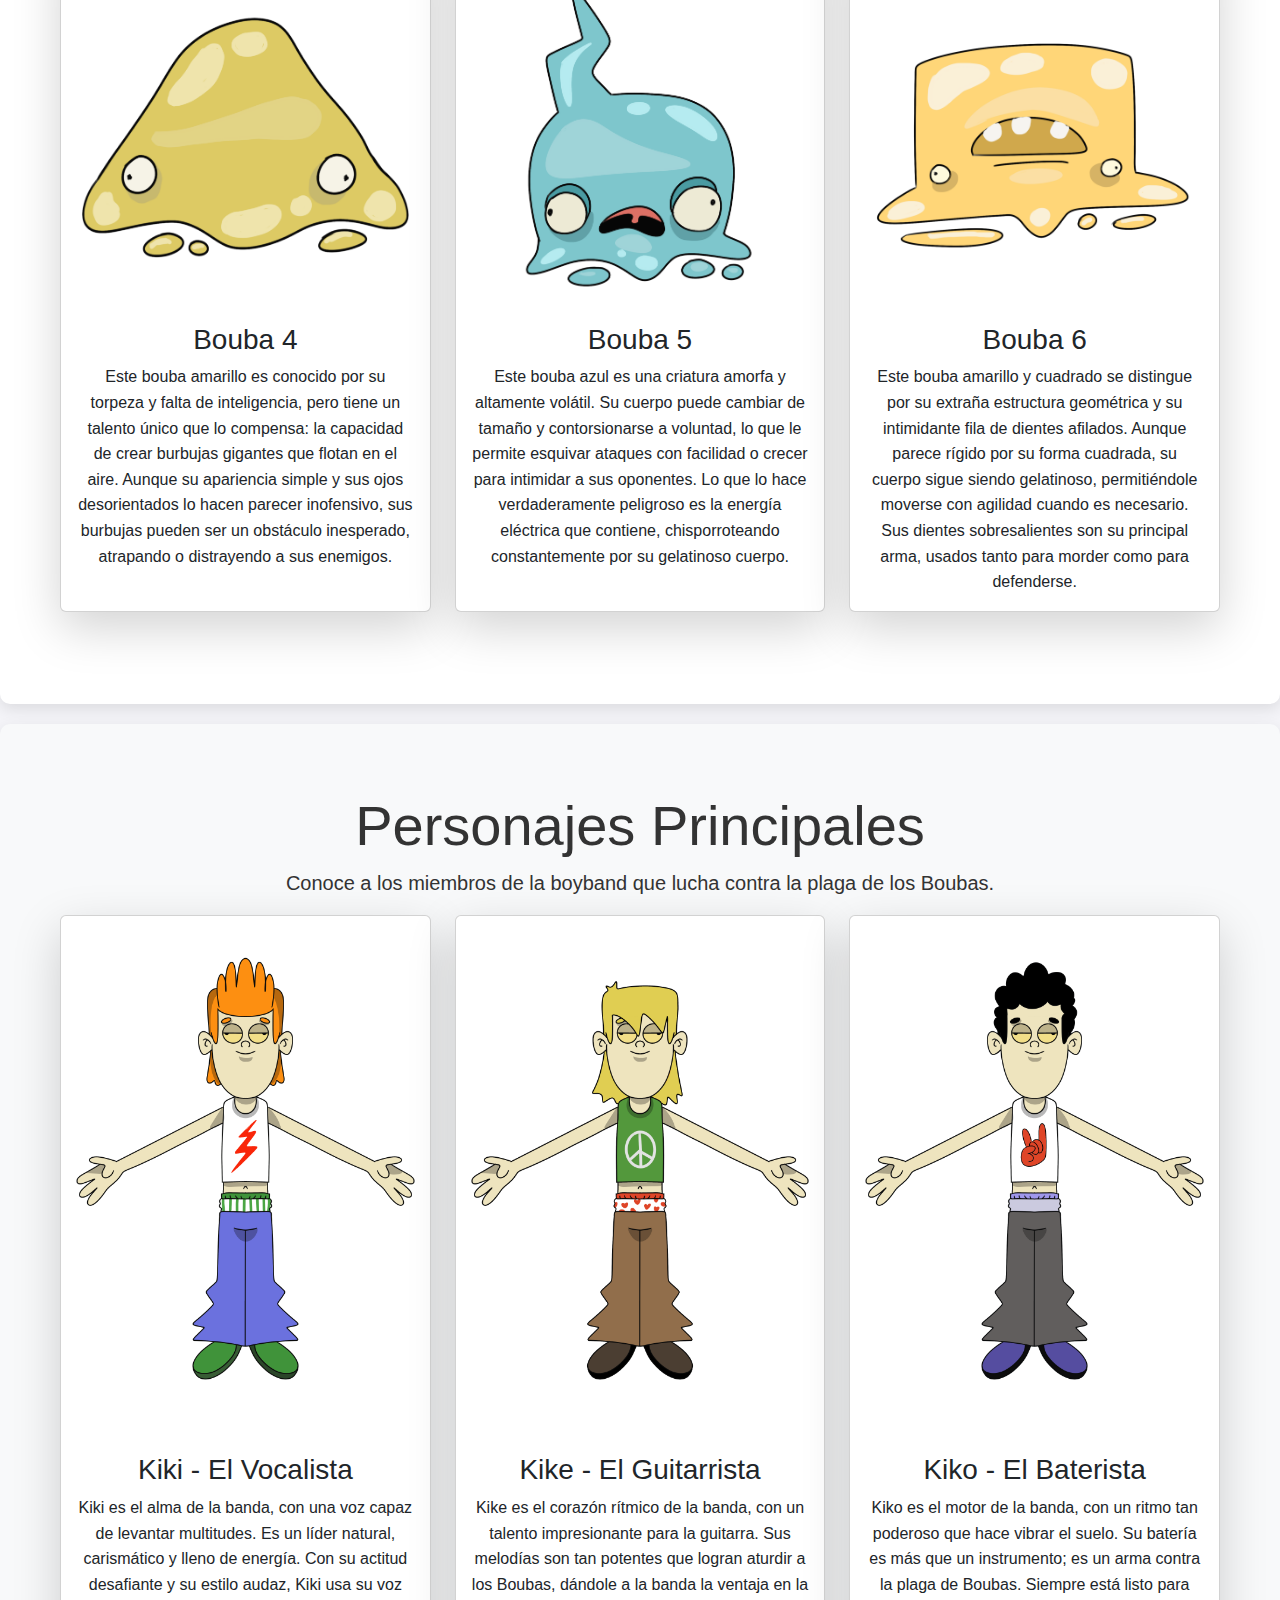
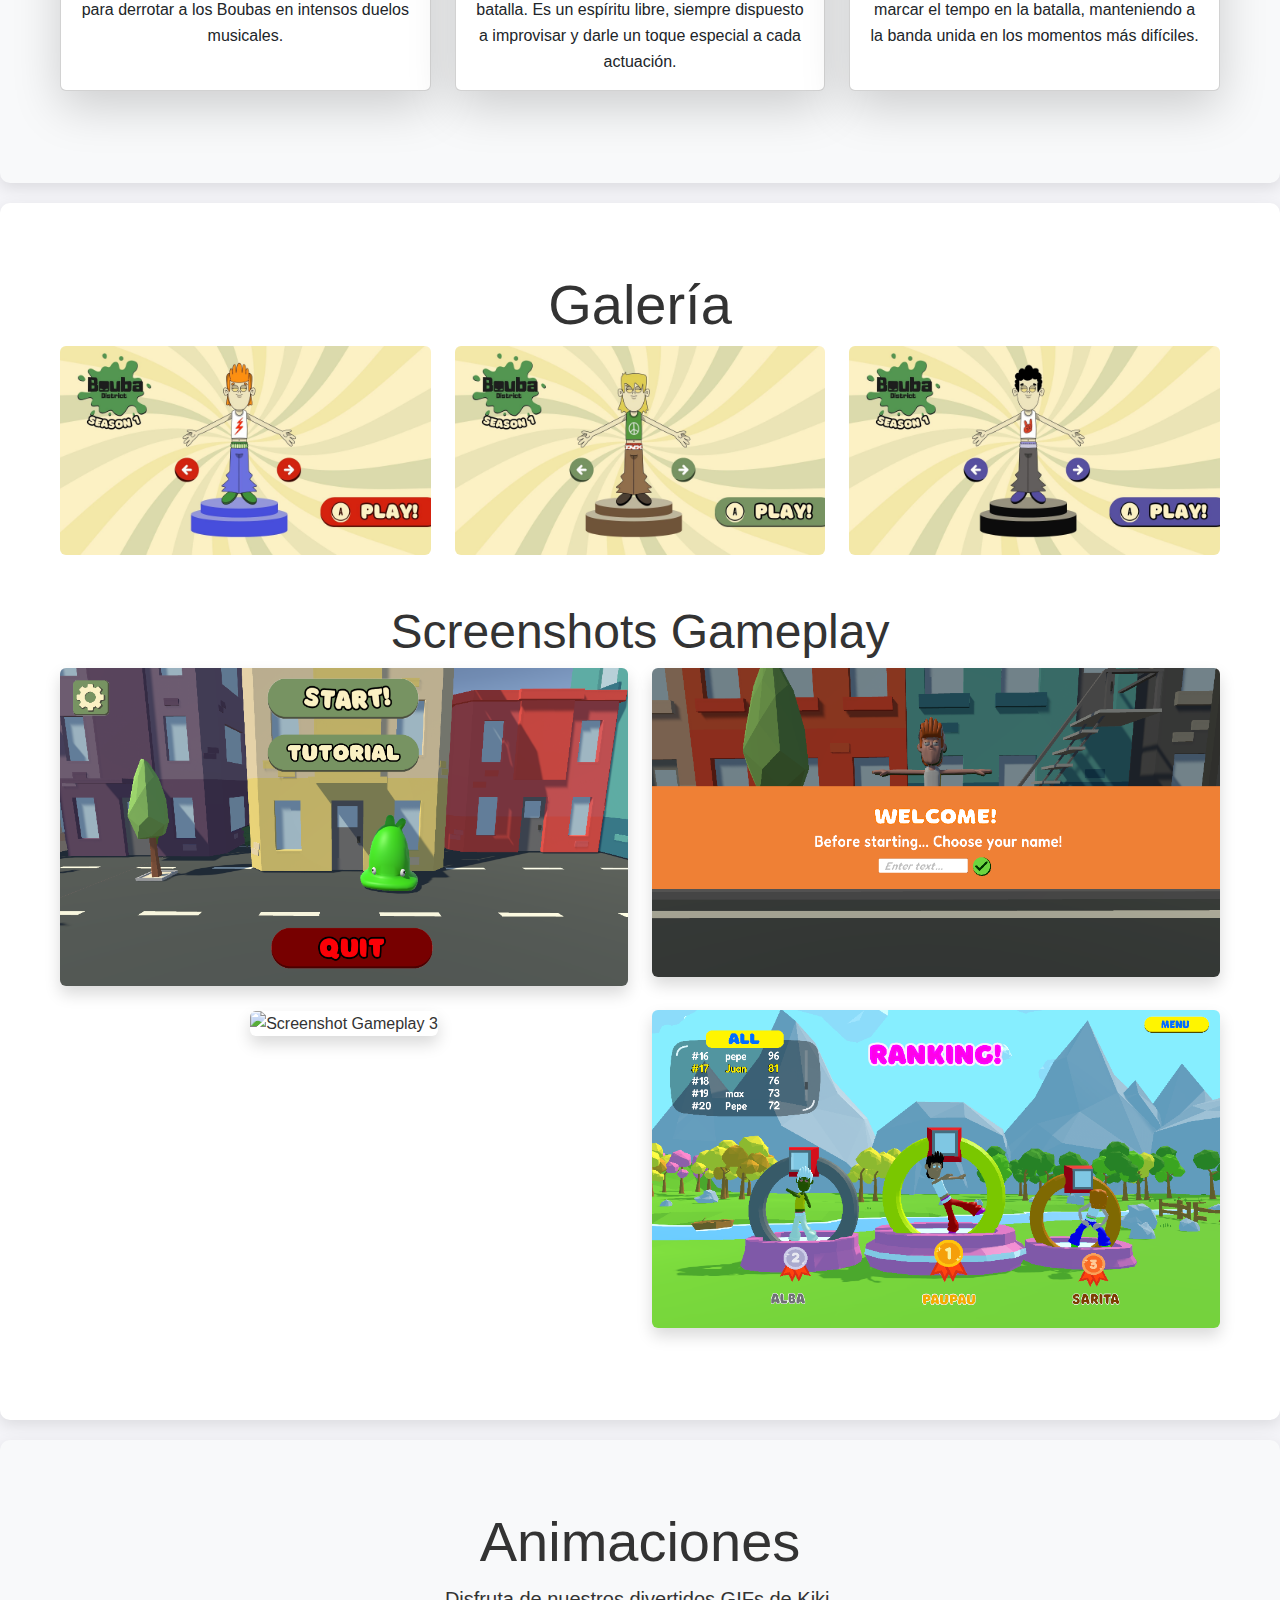
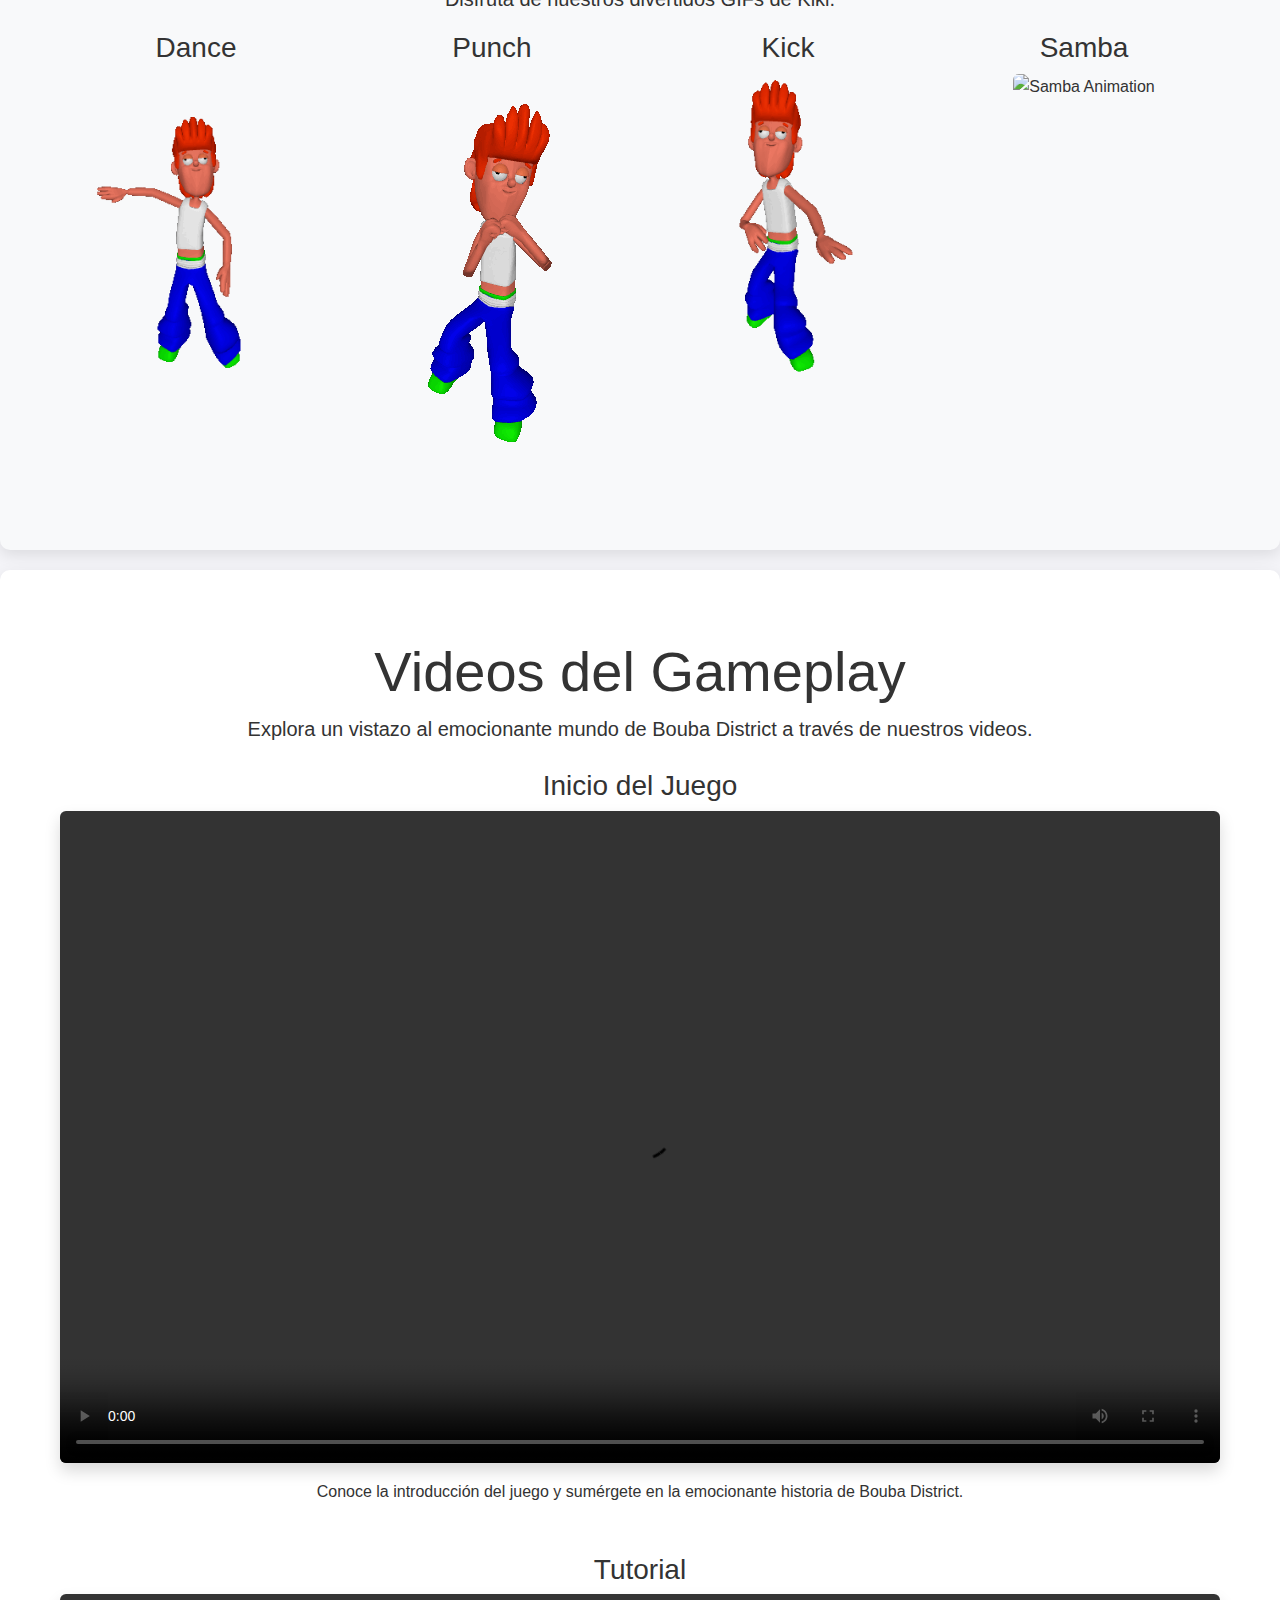
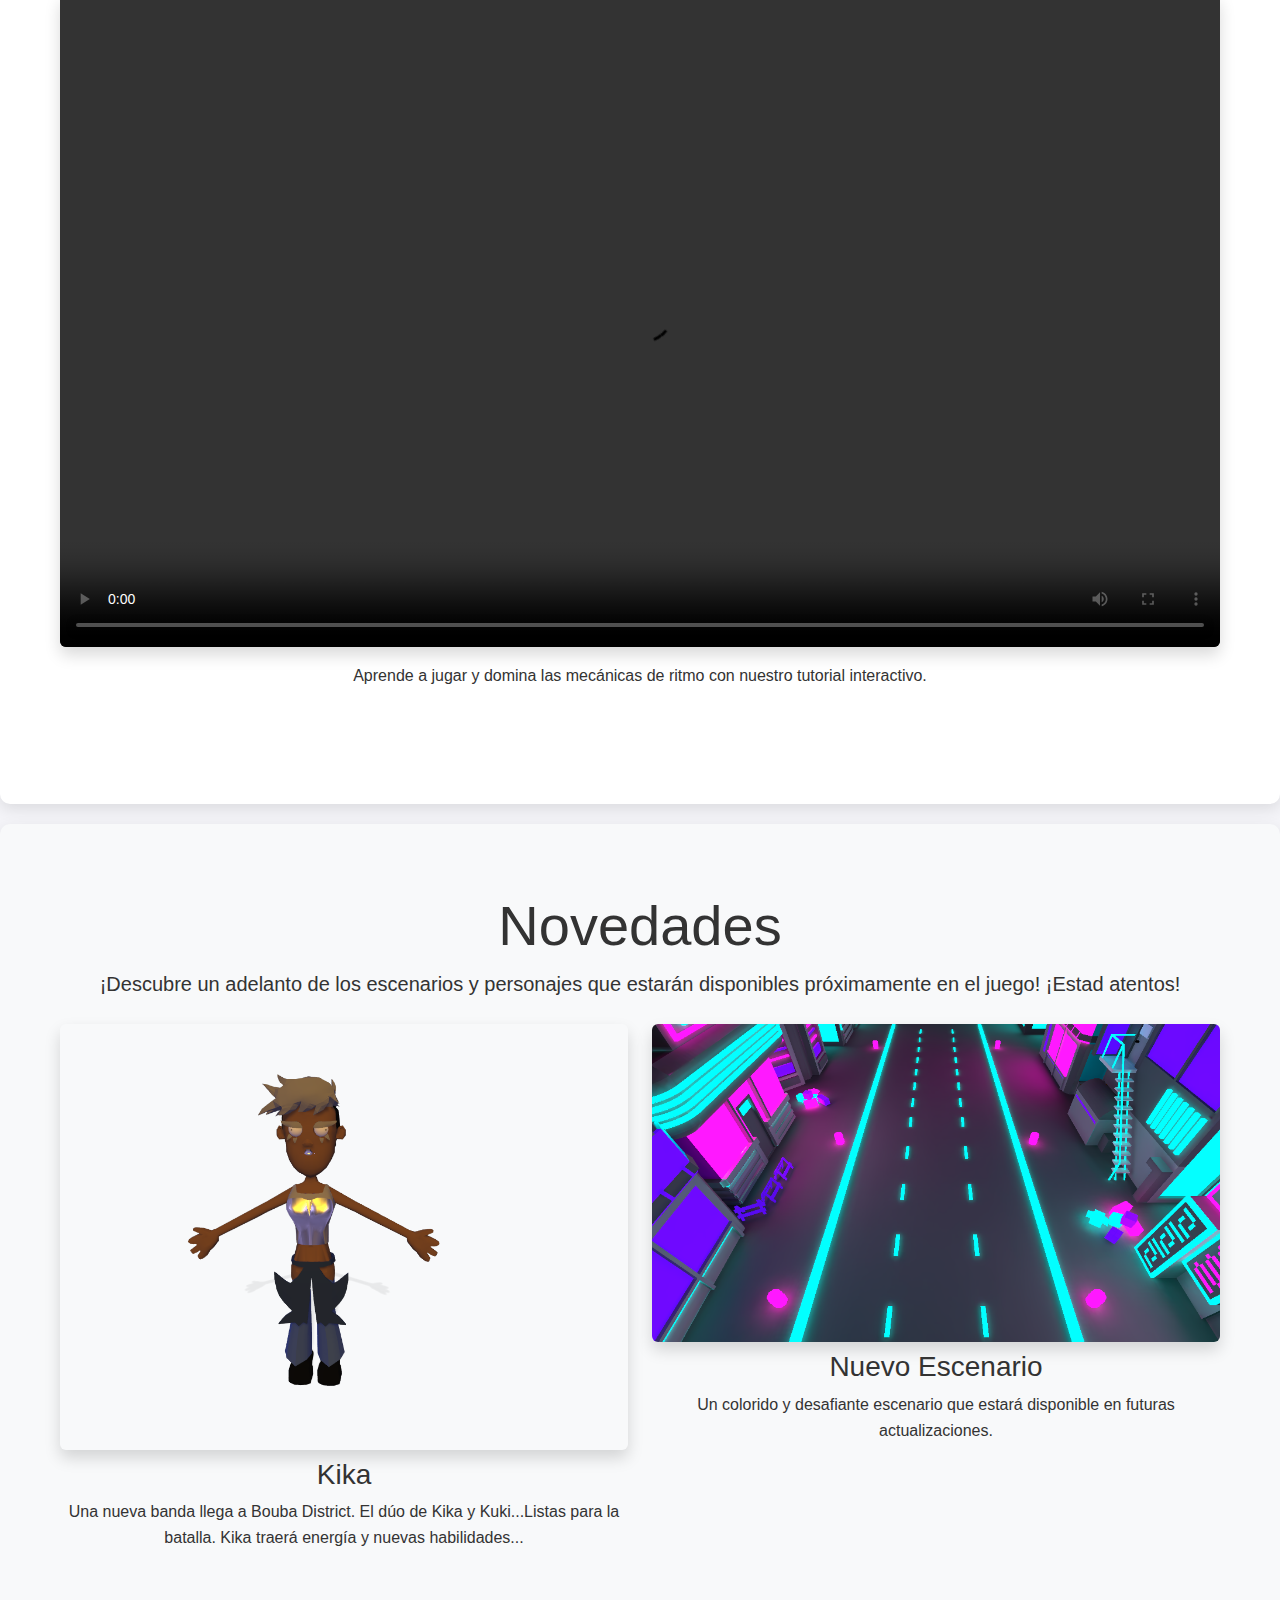
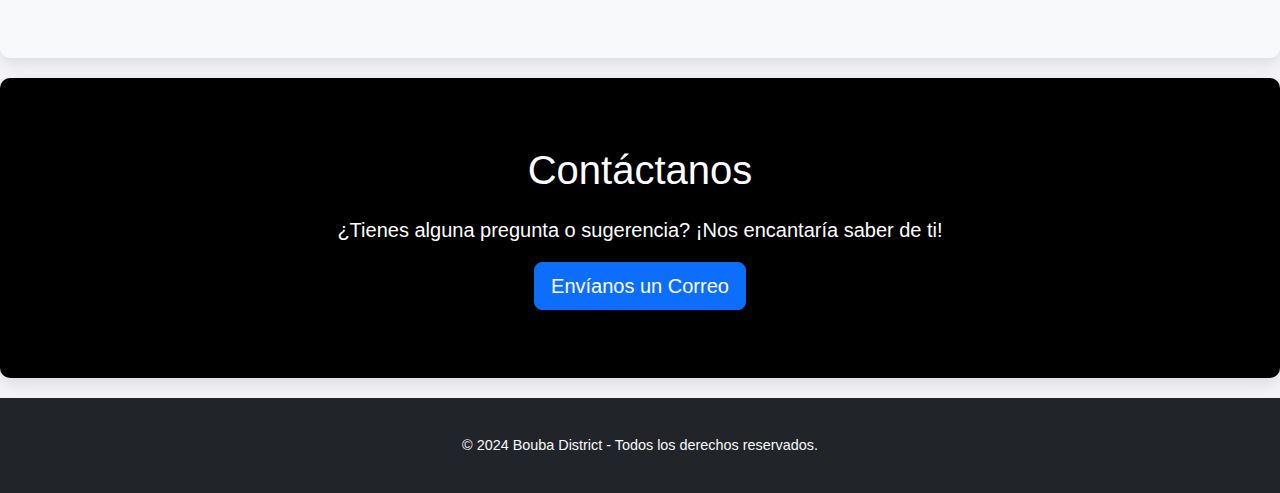
==== commit c95fb917: "update boubaDistrict pdf" ====
--- a/boubaDistrict.html
+++ b/boubaDistrict.html
@@ -100,6 +100,16 @@
     </section>
     
     
+    <!-- Librito para el PDF de Bouba District -->
+    <section id="bouba-district-pdf" class="container my-5 text-center">
+        <h2 class="mb-4">Documentación: Bouba District</h2>
+        <a href="Assets/boubaDistrict/boubaDistrict.pdf" target="_blank" class="text-decoration-none">
+            <div class="pdf-book">
+                <img src="Assets/boubaDistrict/P2.jpg" alt="Carátula Bouba District" class="img-fluid shadow rounded" style="max-width: 200px;">
+                <p class="mt-3 text-dark fw-bold">Abrir PDF</p>
+            </div>
+        </a>
+    </section>
 
     <!-- Concept Section -->
     <section class="py-5 bg-light" id="concept">
